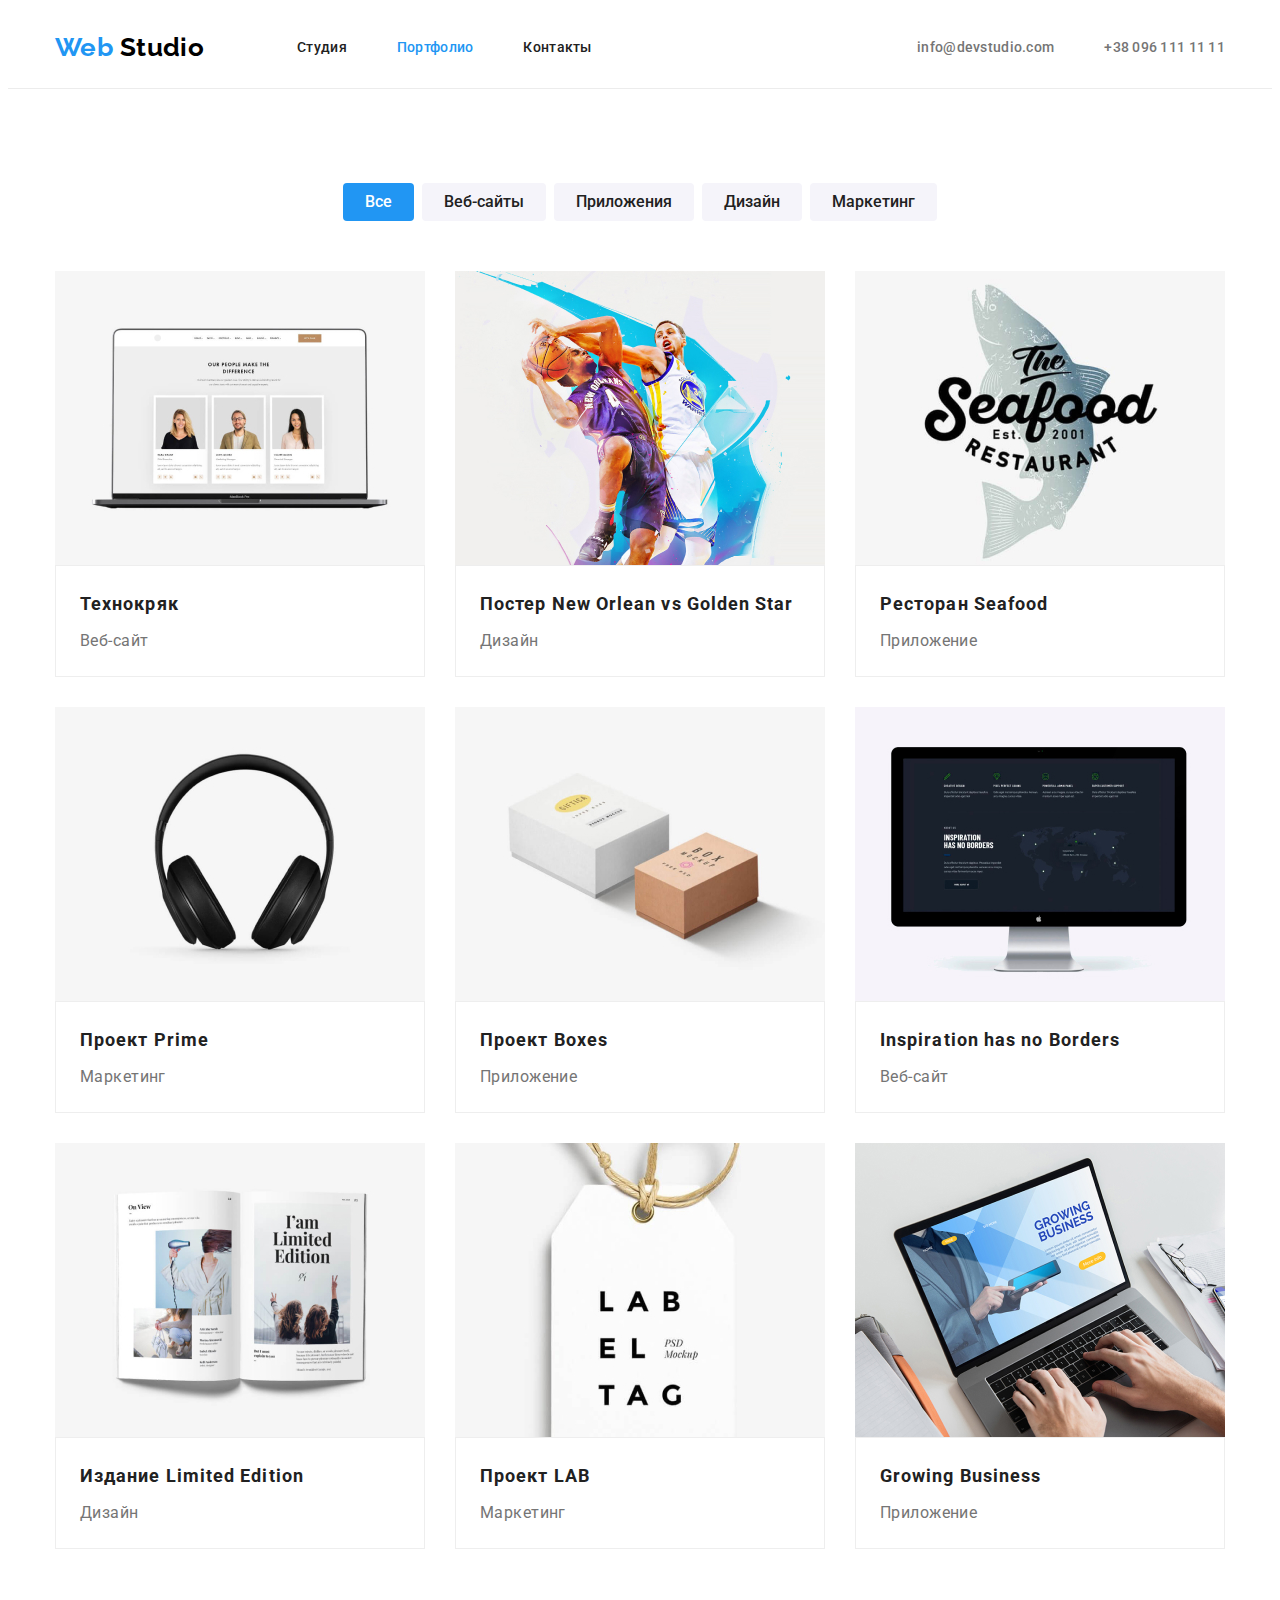
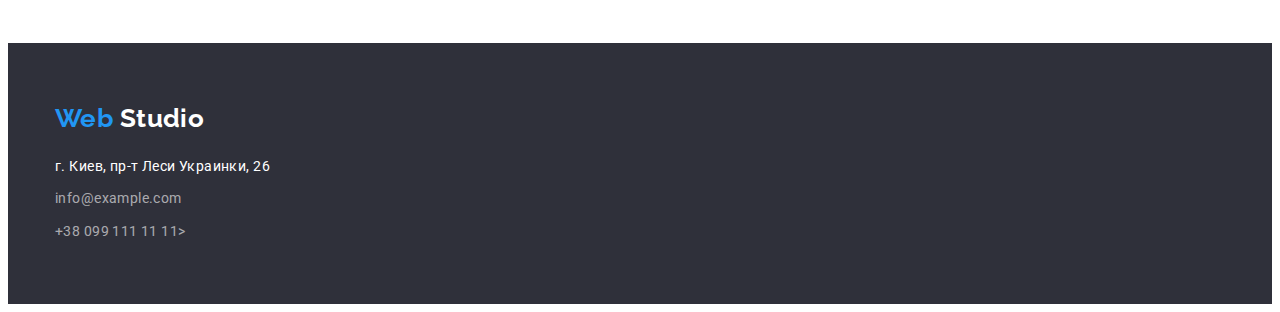
==== portfolio.html @ 552d8a33 "goit-markup-hw-04" ====
<!DOCTYPE html>
<html lang="ru">

<head>
    <meta charset="UTF-8">
    <meta http-equiv="X-UA-Compatible" content="IE=edge">
    <meta name="viewport" content="width=device-width, initial-scale=1.0">
    <link
      rel="stylesheet"
      href="https://cdnjs.cloudflare.com/ajax/libs/modern-normalize/1.1.0/modern-normalize.min.css"
      integrity="sha512-wpPYUAdjBVSE4KJnH1VR1HeZfpl1ub8YT/NKx4PuQ5NmX2tKuGu6U/JRp5y+Y8XG2tV+wKQpNHVUX03MfMFn9Q=="
      crossorigin="anonymous"
      referrerpolicy="no-referrer"
    />
    <link rel="stylesheet" href="./css/styles.css">
    <title>Студия</title>
</head>

<body>
    <header class="header-page">
        <div class="container main-nav">
            <nav class="site-nav">
                <a href="./index.html" class="logo">
                    <span class="logo-word">Web</span> Studio
                </a>
                <ul class="site-nav list">
                    <li class="item"><a href="./index.html" class="link">Студия</a></li>
                    <li class="item"><a href="./portfolio.html" class="link current">Портфолио</a></li>
                    <li class="item"><a href="" class="link">Контакты</a></li>
                </ul>
            </nav>
            <ul class="contact list">
                <li class="item"><a href="mailto:info@devstudio.com" class="link">info@devstudio.com</a></li>
                <li class="item"><a href="tel:+380961111111" class="link">+38 096 111 11 11</a></li>
            </ul>
        </div>
        </header>
    <main>
        <section class="section">
            <div class="container">
        <h1 style="display:none">Портфолио</h1>
            <ul class="list button-list">
                <li class="item"><button type="button" class="button button-secondary active">Все</button></li>
                <li class="item"><button type="button" class="button button-secondary">Веб-сайты</button></li>
                <li class="item"><button type="button" class="button button-secondary">Приложения</button></li>
                <li class="item"><button type="button" class="button button-secondary">Дизайн</button></li>
                <li class="item"><button type="button" class="button button-secondary">Маркетинг</button></li>
            </ul>

        <ul class="portfolio-list list">
            <li class="item">
                <a href="" class="portfolio-item">
                    <img src="./images/portfolioImages/ourExperts.jpg" alt="Our Experts" width="370" height="294">
                </a>
                <div class="img-description">
                    <h2 class="portfolio-title">Технокряк</h2> 
                    <p class="portfolio-description">Веб-сайт</p>
                </div>
                </li>
            <li class="item">
                <a href="" class="portfolio-item">
                    <img src="./images/portfolioImages/basketball.jpg" alt="Poster" width="370" height="294">
                    </a>
                    <div class="img-description">
                    <h2 class="portfolio-title">Постер <span lang="en">New Orlean vs Golden Star</span></h2>
            <p class="portfolio-description">Дизайн</p>
        </div>
        </li>

            <li class="item">
                <a href="" class="portfolio-item">
                    <img src="./images/portfolioImages/shark.jpg" alt="Seafood" width="370" height="294">
                    </a>
                    <div class="img-description">
                    <h2 class="portfolio-title">Ресторан <span lang="en">Seafood</span></h2>
            <p class="portfolio-description">Приложение</p>
        </div>
        </li>

            <li class="item">
                <a href="" class="portfolio-item">
                    <img src="./images/portfolioImages/headphones.jpg" alt="Prime" width="370" height="294">
                    </a>
                    <div class="img-description">
                    <h2 class="portfolio-title">Проект <span lang="en">Prime</span></h2>
            <p class="portfolio-description">Маркетинг</p>
        </div>
        </li>

            <li class="item">
                <a href="" class="portfolio-item">
                    <img src="./images/portfolioImages/boxes.jpg" alt="Boxes" width="370" height="294">
                    </a>
                    <div class="img-description">
                    <h2 class="portfolio-title">Проект <span lang="en">Boxes</span></h2>
            <p class="portfolio-description">Приложение</p>
        </div>
        </li>

            <li class="item">
                <a href="" class="portfolio-item">
                    <img src="./images/portfolioImages/monitor.jpg" alt="Monitor" width="370" height="294">
                    </a>
                    <div class="img-description">
                    <h2 class="portfolio-title" lang="en">Inspiration has no Borders</h2>
            <p class="portfolio-description">Веб-сайт</p>
        </div>
        </li>

            <li class="item">
                <a href="" class="portfolio-item">
                    <img src="./images/portfolioImages/book.jpg" alt="Book" width="370" height="294">
                    </a>
                    <div class="img-description">
                    <h2 class="portfolio-title">Издание <span lang="en">Limited Edition</span></h2>
            <p class="portfolio-description">Дизайн</p>
        </div>
        </li>

            <li class="item">
                <a href="" class="portfolio-item">
                    <img src="./images/portfolioImages/labeltag.jpg" alt="LAB" width="370" height="294">
                    </a>
                    <div class="img-description">
                    <h2 class="portfolio-title">Проект <span lang="en">LAB</span></h2>
            <p class="portfolio-description">Маркетинг</p>
        </div>
        </li>

            <li class="item">
                <a href="" class="portfolio-item">
                    <img src="./images/portfolioImages/laptop.jpg" alt="Laptop" width="370" height="294">
                    </a>
                    <div class="img-description">
                    <h2 class="portfolio-title" lang="en">Growing Business</h2>
            <p class="portfolio-description">Приложение</p>
        </div>
        </li>

        </ul>
        </div>
       </section>
        
    </main>

    <footer  class="footer page-footer">
        <div class="container">
        <a href="./index.html" class="logo">
            <span class="logo-word">Web</span> Studio
        </a>
        <address class="address-list">
        <ul class="list">
            <li class="adress-item"> <a href="https://goo.gl/maps/piqngm7oDQpEDh6u6" class="address" target="_blank" rel="noopener nofollow noreferrer"> г. Киев, пр-т Леси Украинки, 26</a> </li>
            <li class="adress-item"> <a href="mailto:info@example.com" class="mail">info@example.com</a> </li>
            <li class="adress-item"> <a href="tel:+380991111111" class="tel">+38 099 111 11 11></a></li>
        </ul>
        </address>
        </div>
    </footer>
</body>

</html>
---- css/styles.css ----
@import url('https://fonts.googleapis.com/css2?family=Raleway:wght@400;500;700;900&family=Roboto:wght@400;500;700;900&display=swap');
html {
	box-sizing: border-box;
}
*,
*::after,
*::before {
	box-sizing: inherit;
}
/* Стили для обнуления верхних отступов у элементов */
h1,
h2,
h3,
h4,
h5,
h6,
p {
	margin-top: 0;
}
/* Класс для обнуления базовых свойств у списков (ul) */
ul {
	list-style: none;
	padding-left: 0;
	margin: 0;
}
/* Класс для обнуления базовых свойств у ссылок */
a {
	text-decoration: none;
	color: inherit;
}
/* Свойства для корректного отображения картинок */
img {
	display: block;
	max-width: 100%;
	height: auto;
}
/* Свойства для обнуления курсива у address */
address {
	font-style: normal;
}



:root {
  --title-text-color: #212121;
  --primary-text-color: #757575;
  --accent-color: #2196F3;
  --button-white-color: #FFFFFF;
  --background-color: #F5F4FA;
  --background-section: #2F303A;
 }
 
 body {
     color: var(--primary-text-color);
     font-family: 'Roboto', sans-serif;
     letter-spacing: 0.03em;
     font-size: 14px;
     line-height: 1.71;
 }
 
 .list{
     list-style: none;
 }

 .container{
    width: 1200px;
    padding: 0 15px;
    margin: 0 auto;
 }

 .section{
    padding-top: 94px;
    padding-bottom: 94px ;
 }

 .header-page{
    padding: 24px 0 25px 0;
    border-bottom: 1px solid #ECECEC;
    
 }

 .main-nav{
    display: flex;
    justify-content: space-between;
    align-items: center;
 }

 .site-nav{
    display: flex;
    align-items: center;

 }

 .site-nav .item:not(:last-child){
    margin-right: 50px;

 }

 .contact{
    display: flex;
    align-items: center;
 }

 .contact .item:not(:last-child){
    margin-right: 50px;
 }
 
 
 .logo{
     color: #000000;
     text-decoration: none;
     font-family: 'Raleway', sans-serif;
         font-weight: 700;
         font-size: 26px;
         line-height: 1.2;
 }

 .site-nav .logo{
    margin-right: 93px;
 }
 
 .logo .logo-word{
     color: #2196F3;
 }
 .link{
    align-items: center;
    justify-content: center;
    display: inline-flex;

 }
 
 .site-nav .link{
     color: var(--title-text-color);
     text-decoration: none;
     font-weight: 500;
     line-height: 1.14;
     letter-spacing: 0.02em;
 }
 
 .site-nav .current{
     color: var(--accent-color);
 }
 
 .site-nav .link:hover,
 .site-nav .link:focus {
     color: var(--accent-color);
 }
 
 .contact .link{
     color: var(--primary-text-color);
     text-decoration: none;
     font-weight: 500;
     line-height: 1.14;
     letter-spacing: 0.02em;
 }
 .contact .link:hover,
 .contact .link:focus{
 color: var(--accent-color);
 }

 .envelope{
    margin-right: 10px;
    fill: currentColor;
 }

 .envelope:hover,
 .envelope:focus{
    fill: var(--accent-color);
 }

 
 .hero{
    background-color: var(--background-section);
    text-align: center;
    padding: 200px 0;
    background-image: linear-gradient( rgba(47, 48, 58, 0.4), rgba(47, 48, 58, 0.4) ), url(../images/hero/img.jpg);
    background-repeat: no-repeat;
    background-position: center;
    background-size: contain;
 }
 
 .hero .hero-title {
     color: var(--button-white-color);
     font-weight: 900;
     font-size: 44px;    
     line-height: 1.36;    
     text-align: center;
     letter-spacing: 0.06em;
     text-transform: uppercase;
     display: block;
     width: 696px;
     text-align: center;
     margin-top: 0;
     margin-bottom: 30px;
     margin-right: auto;
     margin-left: auto;
 }
 
 .button {
     font-size: 16px;
     text-align: center;     
     cursor: pointer;
     font-family: inherit;
     border-radius: 4px;
     border: 0;
 }
 
 .button-primary {
     color: var(--button-white-color);
     background-color: var(--accent-color);
     font-weight: 700;
     line-height: 1.88;
     letter-spacing: 0.06em;
     padding: 10px 32px;
     min-width: 216px;
     box-shadow: 0px 4px 4px rgba(0, 0, 0, 0.15);
 }
 
 .button-secondary {
     color: var(--title-text-color);
     background-color: var(--background-color);
     font-weight: 500;
     line-height: 1.62;
     padding: 6px 22px;
     border:transparent;
 }
 
 .button-primary:hover,
 .button-primary:focus{
     color: var(--title-text-color);
     background-color: var(--background-color);
 }
 .button-secondary:hover,
 .button-secondary:focus{
     color: var(--button-white-color);
     background-color: var(--accent-color);
 }
 
 .button.active{
     color: var(--button-white-color);
     background-color: var(--accent-color);
 }

 .preferences{
    display: flex;
 }

 .svg-preferences-container{
    width: 270px;
    height: 120px;
    background: #F5F4FA;
    border-radius: 4px;
    margin-bottom: 30px;
    align-items: center;
 }

 .content-box{
    max-width: 270px;
    display: flex;
    flex-direction: column;
 }

 .preferences-svg{
    display: block;
    margin: 25px 100px;
 }

 .preferences .item{
    width: 270px;
    text-align:center;
 }

 .preferences .item:not(:last-child){
    margin-right: 30px;

 }
 
 
 .preferences .preferences-title{
     color: var(--title-text-color);
         font-size: 14px;
         line-height: 1.14;
         text-transform: uppercase;
         margin-top: 0;
         margin-bottom: 10px;
 }
 
 .preferences .preferences-text{
         line-height: 1.17;
         margin: 0;
 }

 .works{
    padding-top: 0;
 }


 .works-images{
    display: flex;

 }

 .works-images .item:not(:last-child){
    margin-right: 30px;
 }


 
 .section-title{
     color: var(--title-text-color);
         font-size: 36px;
         line-height: 1.16;
         text-align: center;
         margin-top: 0;
         margin-bottom: 50px;
 }
.team{
    background-color: #F5F4FA;

}

 .team-list{
    display: flex;
 }

 .team-list .item{
    background: #FFFFFF;
/* material shadow v1 */

    box-shadow: 0px 1px 3px rgba(0, 0, 0, 0.12), 0px 1px 1px rgba(0, 0, 0, 0.14), 0px 2px 1px rgba(0, 0, 0, 0.2);
    border-radius: 0px 0px 4px 4px;
    text-align: center;

 }
 
 .team .team-member{
     color: var(--title-text-color);
     font-weight: 500;
     font-size: 16px;
     line-height: 1.19;
     margin-bottom: 10px;
 }
 
 .team .team-about{
     font-size: 16px;
     line-height: 1.19;
     margin-bottom: 0;
 }

 .team-card{
    padding: 30px 10px;
    background: #FFFFFF;
/* material shadow v1 */

    box-shadow: 0px 1px 3px rgba(0, 0, 0, 0.12), 0px 1px 1px rgba(0, 0, 0, 0.14), 0px 2px 1px rgba(0, 0, 0, 0.2);
    border-radius: 0px 0px 4px 4px;

 }

 .team-list .item:not(:last-child){
    margin-right: 30px;
 }

 .team-links-block{
    display: flex;
    flex-wrap: wrap;
    gap: 10px;
    justify-content: center;
    max-width: 270px;
    padding-top: 16px;
    padding-bottom: 30px;
 }

 .team-links-list{
   
 }
 .team-links-item{
    display: inline;
 }
 
 .address-list{
     background-color: var(--title-text-color);
 }
 
 .address-list .address{
     font-style: normal;
     color: var(--button-white-color);
     text-decoration: none;
     font-size: 14px;
     line-height: 1.71;
 }
 
 .address-list .mail:hover,
 .address-list .mail:focus,
 .address-list .tel:hover,
 .address-list .tel:focus{
     color: var(--accent-color);
 }
 
 .address-list .mail,
 .address-list .tel{
     font-style: normal;
     color: rgba(255, 255, 255, 0.6);
     text-decoration: none;
     font-size: 14px;
     line-height: 1.71;
 }

 .portfolio-list{
    display: flex;
    flex-wrap: wrap;
    margin: -15px;
 }

 .portfolio-list .item{
    margin : 15px;
 }
 
 
 .portfolio-item{
     text-decoration: none;
 
 }
 
 .portfolio-title{
     color: var(--title-text-color);
     font-size: 18px;
     line-height: 2;
     letter-spacing: 0.06em;
     margin-bottom: 4px;
 }

 .button-list{
    display: flex;
    justify-content: center;
    margin-bottom: 50px;
 }

 .img-description{
    border: 1px solid #EEEEEE;
    padding:20px 24px ;
 }

 .button-list .item:not(:last-child){
    margin-right: 8px;
 }
 
 .portfolio-description{
     font-size: 16px;
     line-height: 1.88;
     margin: 0;
 }
 
 .footer{
     background-color: var(--background-section);
     padding-top: 60px;
     padding-bottom: 60px;
 }
 .footer .logo{
     color: var(--button-white-color);
     display: block;
     margin-bottom: 20px;
 }

 .adress-item:not(:last-child){
    margin-bottom: 9px;
 }

 .address-list{
    background-color: var(--background-section);

 }
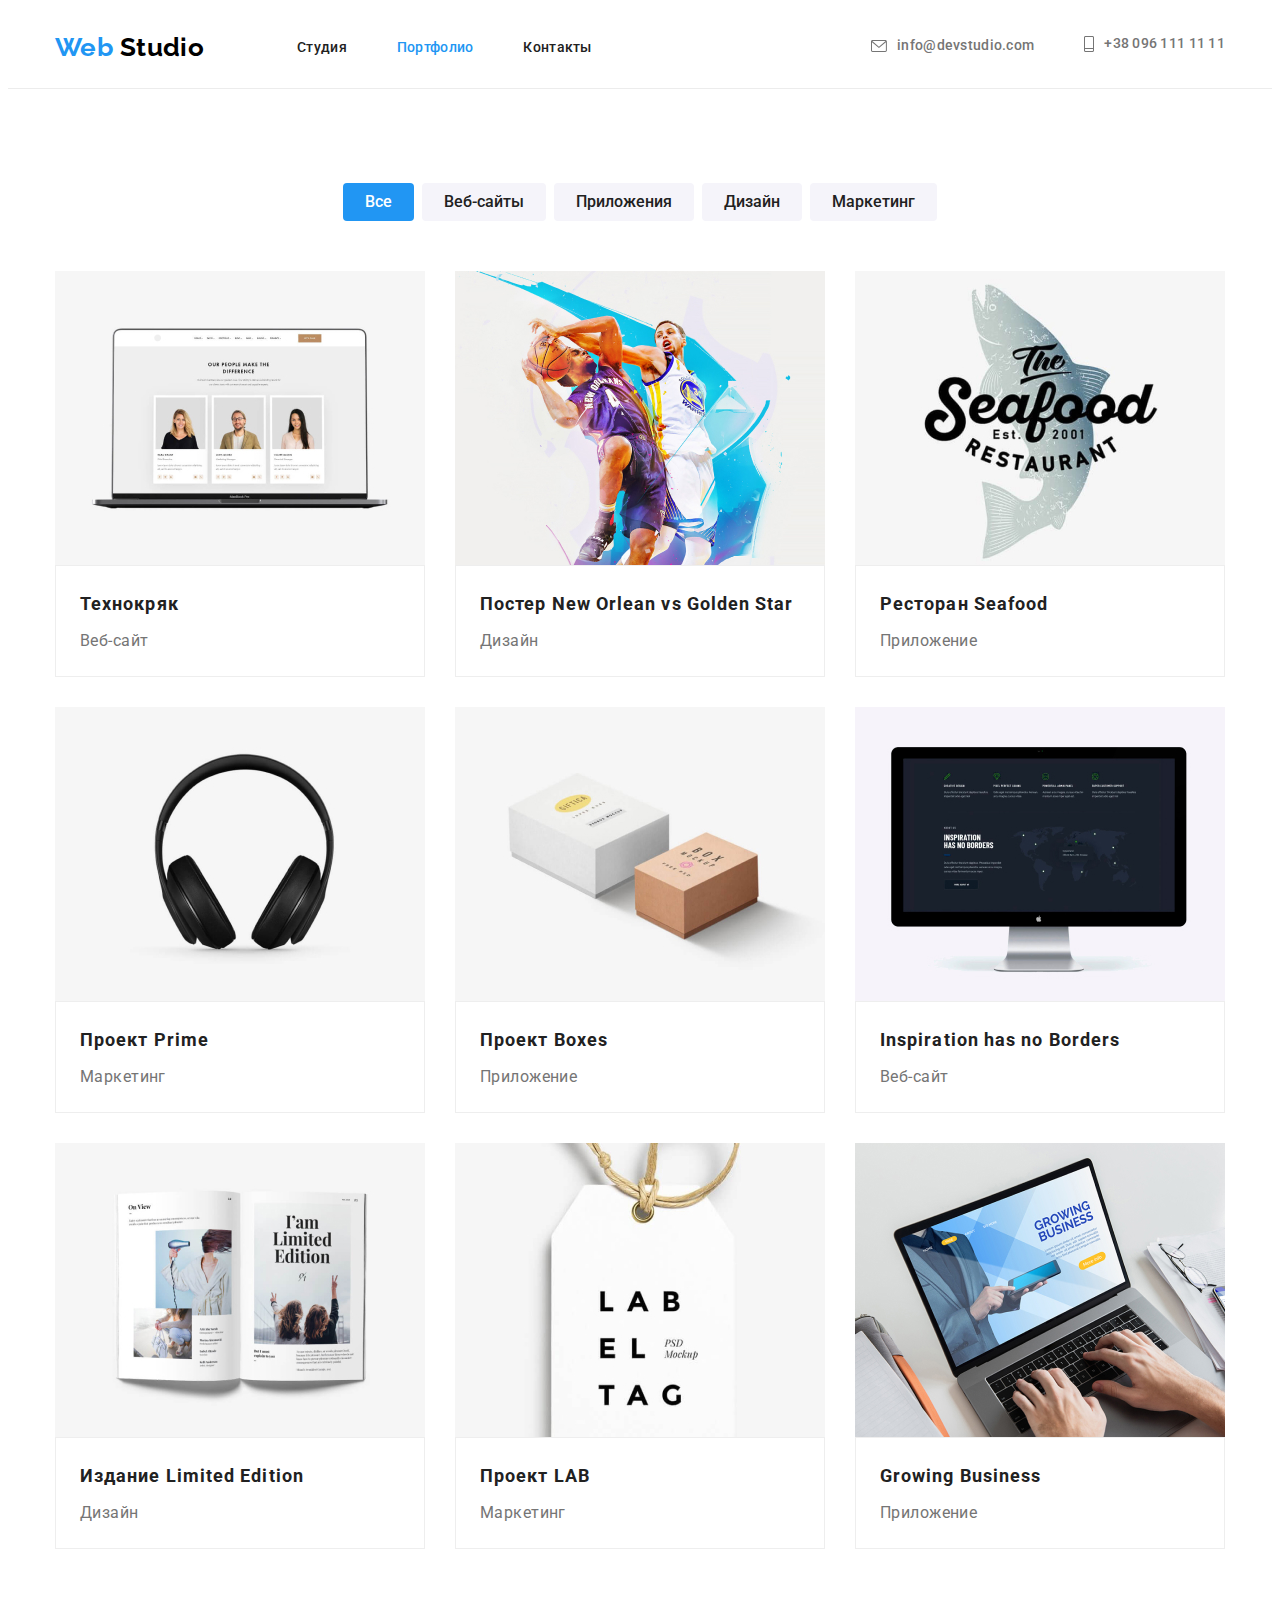
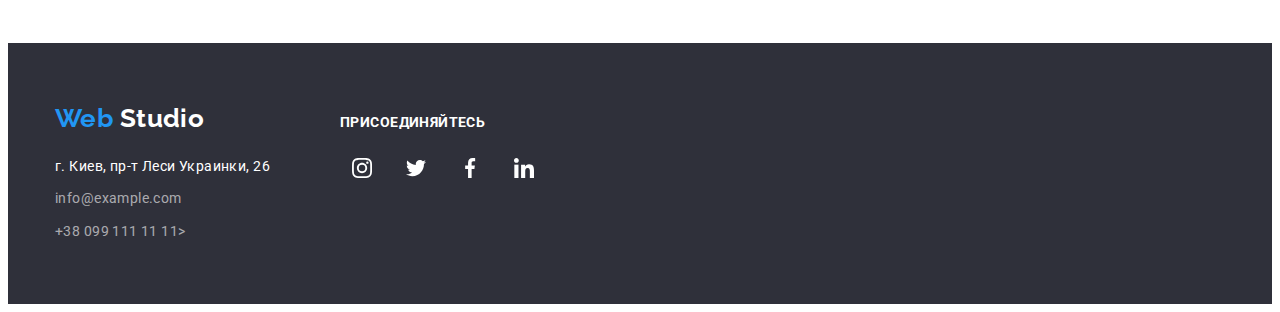
==== commit 952e5a6e: "Result 4 HW" ====
--- a/portfolio.html
+++ b/portfolio.html
@@ -30,8 +30,17 @@
                 </ul>
             </nav>
             <ul class="contact list">
-                <li class="item"><a href="mailto:info@devstudio.com" class="link">info@devstudio.com</a></li>
-                <li class="item"><a href="tel:+380961111111" class="link">+38 096 111 11 11</a></li>
+                <li class="item">
+                    <a href="mailto:info@devstudio.com" class="link">
+                    <svg class="envelope" width="16" height="12">
+                        <use href="./images/svg/sprite.svg#icon-envelope"></use>
+                    </svg>info@devstudio.com</a></li>
+                <li class="item">
+                    <a href="tel:+380961111111" class="link">
+                        <a href="mailto:info@devstudio.com" class="link">
+                    <svg class="envelope" width="10" height="16">
+                        <use href="./images/svg/sprite.svg#icon-phone"></use>
+                    </svg>+38 096 111 11 11</a></li>
             </ul>
         </div>
         </header>
@@ -145,18 +154,53 @@
 
     <footer  class="footer page-footer">
         <div class="container">
-        <a href="./index.html" class="logo">
-            <span class="logo-word">Web</span> Studio
-        </a>
-        <address class="address-list">
-        <ul class="list">
-            <li class="adress-item"> <a href="https://goo.gl/maps/piqngm7oDQpEDh6u6" class="address" target="_blank" rel="noopener nofollow noreferrer"> г. Киев, пр-т Леси Украинки, 26</a> </li>
-            <li class="adress-item"> <a href="mailto:info@example.com" class="mail">info@example.com</a> </li>
-            <li class="adress-item"> <a href="tel:+380991111111" class="tel">+38 099 111 11 11></a></li>
-        </ul>
-        </address>
-        </div>
-    </footer>
+            <div class="footer-div">
+                <div class="footer-left-part">
+                    <a href="./index.html" class="logo">
+                        <span class="logo-word">Web</span> Studio
+                    </a>
+                    <address class="address-list">
+                        <ul class="list">
+                            <li class="adress-item"> <a href="https://goo.gl/maps/piqngm7oDQpEDh6u6" class="address" target="_blank" rel="noopener nofollow noreferrer"> г. Киев, пр-т Леси Украинки, 26</a> </li>
+                            <li class="adress-item"> <a href="mailto:info@example.com" class="mail">info@example.com</a> </li>
+                            <li class="adress-item"> <a href="tel:+380991111111" class="tel">+38 099 111 11 11></a></li>
+                        </ul>
+                    </address>
+                </div>
+                <div class="footer-mid-part">
+                    <h3 class="footer-title">Присоединяйтесь</h3>
+                    <ul class="team-links">
+                    <li class="team-links-link">
+                    <a class="team-links-item">
+                        <svg class="media-svg footer-version" width="20" height ="20">
+                        <use href="./images/svg/sprite.svg#icon-instagram"></use>
+                    </svg>
+                </a>
+                    </li>
+                    <li class="team-links-item">
+                    <a class="team-links-link">
+                        <svg class="media-svg footer-version" width="20" height ="20">
+                            <use href="./images/svg/sprite.svg#icon-twitter"></use>
+                        </svg>
+                    </a>
+                    </li>
+                    <li class="team-links-item">
+                    <a class="team-links-link">
+                        <svg class="media-svg footer-version" width="20" height ="20">
+                            <use href="./images/svg/sprite.svg#icon-facebook"></use>
+                        </svg>
+                    </a>
+                    </li>
+                    <li class="team-links-item">
+                    <a class="team-links-link">
+                        <svg class="media-svg footer-version" width="20" height ="20">
+                            <use href="./images/svg/sprite.svg#icon-linkedin"></use>
+                        </svg>
+                    </a>
+                    </li>
+            </div>  
+        </div>
+        </footer>
 </body>
 
 </html>--- a/css/styles.css
+++ b/css/styles.css
@@ -361,22 +361,77 @@
     margin-right: 30px;
  }
 
- .team-links-block{
-    display: flex;
-    flex-wrap: wrap;
-    gap: 10px;
-    justify-content: center;
-    max-width: 270px;
-    padding-top: 16px;
-    padding-bottom: 30px;
- }
-
- .team-links-list{
+.team-links{
+   justify-content: center;
+   margin-top: 16px;
+   display: flex;
+   list-style: none;
+   gap: 10px;
+}
+
+.team-links-link{
+   display: flex;
+   align-items: baseline;
+   justify-content: center;
+   border-radius: 50%;
+   width: 44px;
+   height: 44px;
+}
+
+.team-links-link:hover,
+.team-links-link:focus{
+   background-color: var(--accent-color);
+   cursor: pointer;
    
- }
- .team-links-item{
-    display: inline;
- }
+}
+
+
+.media-svg {
+   fill: #AFB1B8;
+   margin: 12px;
+}
+
+.team-links-item:hover .media-svg,
+.team-links-item:focus .media-svg{
+   fill: white;
+}
+
+.clients-list{
+   display: flex;
+   justify-content: space-between;
+   gap: 30px;
+}
+
+.clients-item{
+   display: flex;
+   align-content: center;
+   width: 170px;
+   height: 92px;
+   border: 1px solid #AFB1B8;
+   border-radius: 4px;
+   fill: #AFB1B8
+}
+
+.clients-item:hover,
+.clients-item:focus{
+fill: var(--accent-color);
+border: 1px solid var(--accent-color);
+cursor: pointer;
+}
+
+
+
+
+.clients-link{
+display: flex;
+text-align: center;
+width: 106px;
+height: 60px;
+margin: 16px 32px;
+
+}
+
+
  
  .address-list{
      background-color: var(--title-text-color);
@@ -456,12 +511,38 @@
      padding-top: 60px;
      padding-bottom: 60px;
  }
+ .footer-div{
+   display: flex;
+   gap: 70px;
+   align-items: baseline;
+ }
+
+.footer-version{
+   fill: white;
+}
+
+ 
  .footer .logo{
      color: var(--button-white-color);
      display: block;
      margin-bottom: 20px;
  }
 
+
+
+ .footer-title{
+   font-family: 'Roboto';
+   font-style: normal;
+   font-weight: 700;
+   font-size: 14px;
+   line-height: 16px;
+   letter-spacing: 0.03em;
+   text-transform: uppercase;
+   color: #FFFFFF;
+   
+
+ }
+
  .adress-item:not(:last-child){
     margin-bottom: 9px;
  }
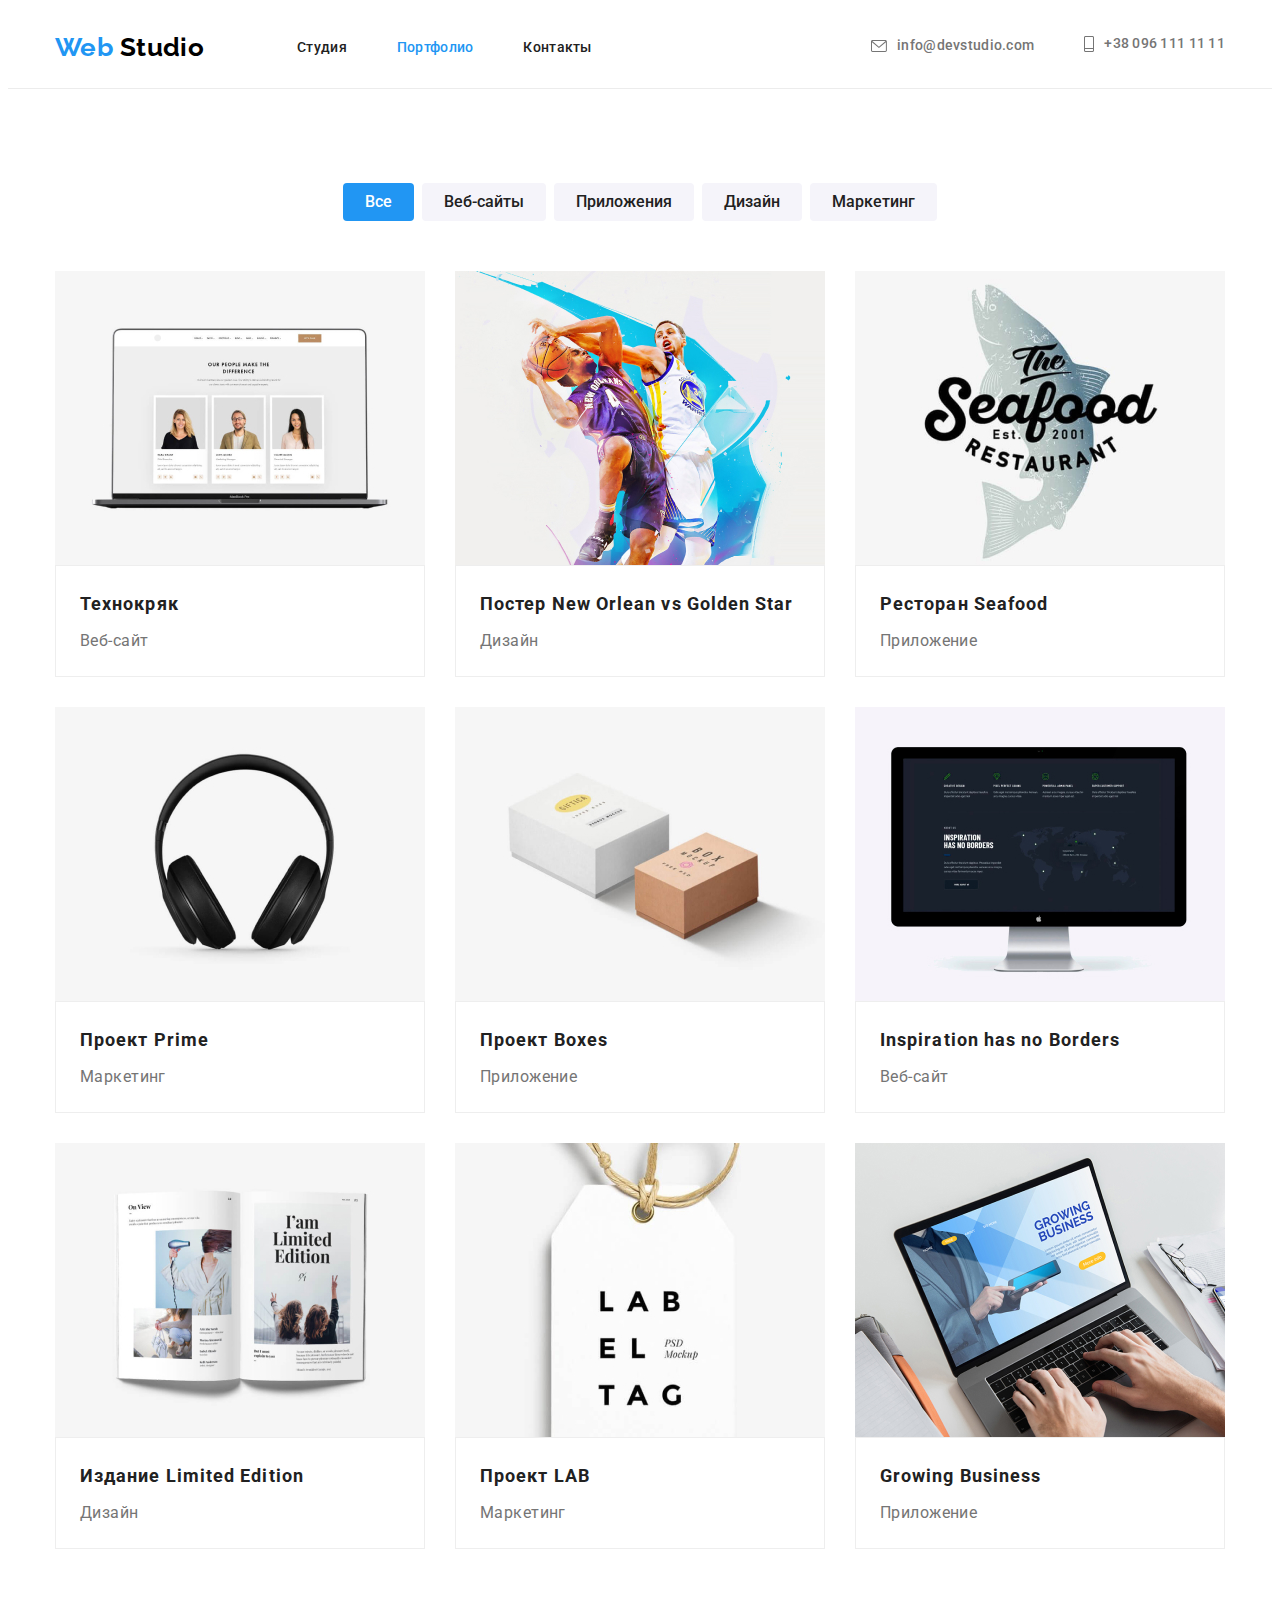
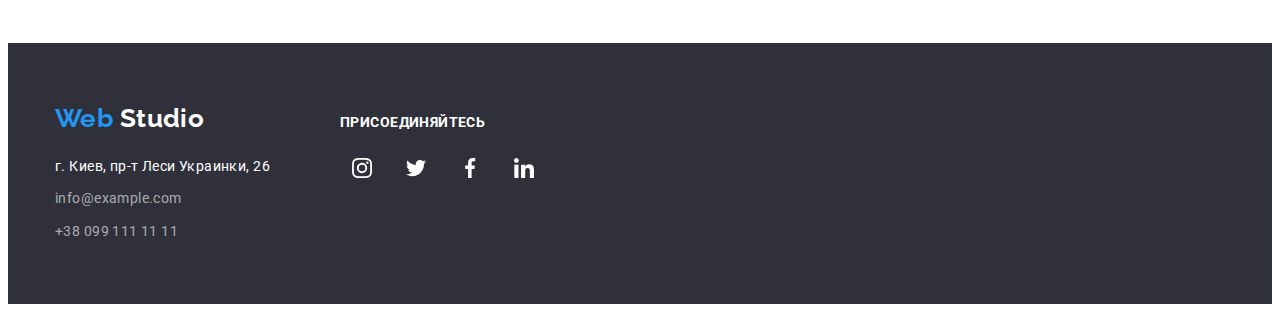
==== commit 3575b768: "debugging" ====
--- a/portfolio.html
+++ b/portfolio.html
@@ -163,7 +163,7 @@
                         <ul class="list">
                             <li class="adress-item"> <a href="https://goo.gl/maps/piqngm7oDQpEDh6u6" class="address" target="_blank" rel="noopener nofollow noreferrer"> г. Киев, пр-т Леси Украинки, 26</a> </li>
                             <li class="adress-item"> <a href="mailto:info@example.com" class="mail">info@example.com</a> </li>
-                            <li class="adress-item"> <a href="tel:+380991111111" class="tel">+38 099 111 11 11></a></li>
+                            <li class="adress-item"> <a href="tel:+380991111111" class="tel">+38 099 111 11 11</a></li>
                         </ul>
                     </address>
                 </div>
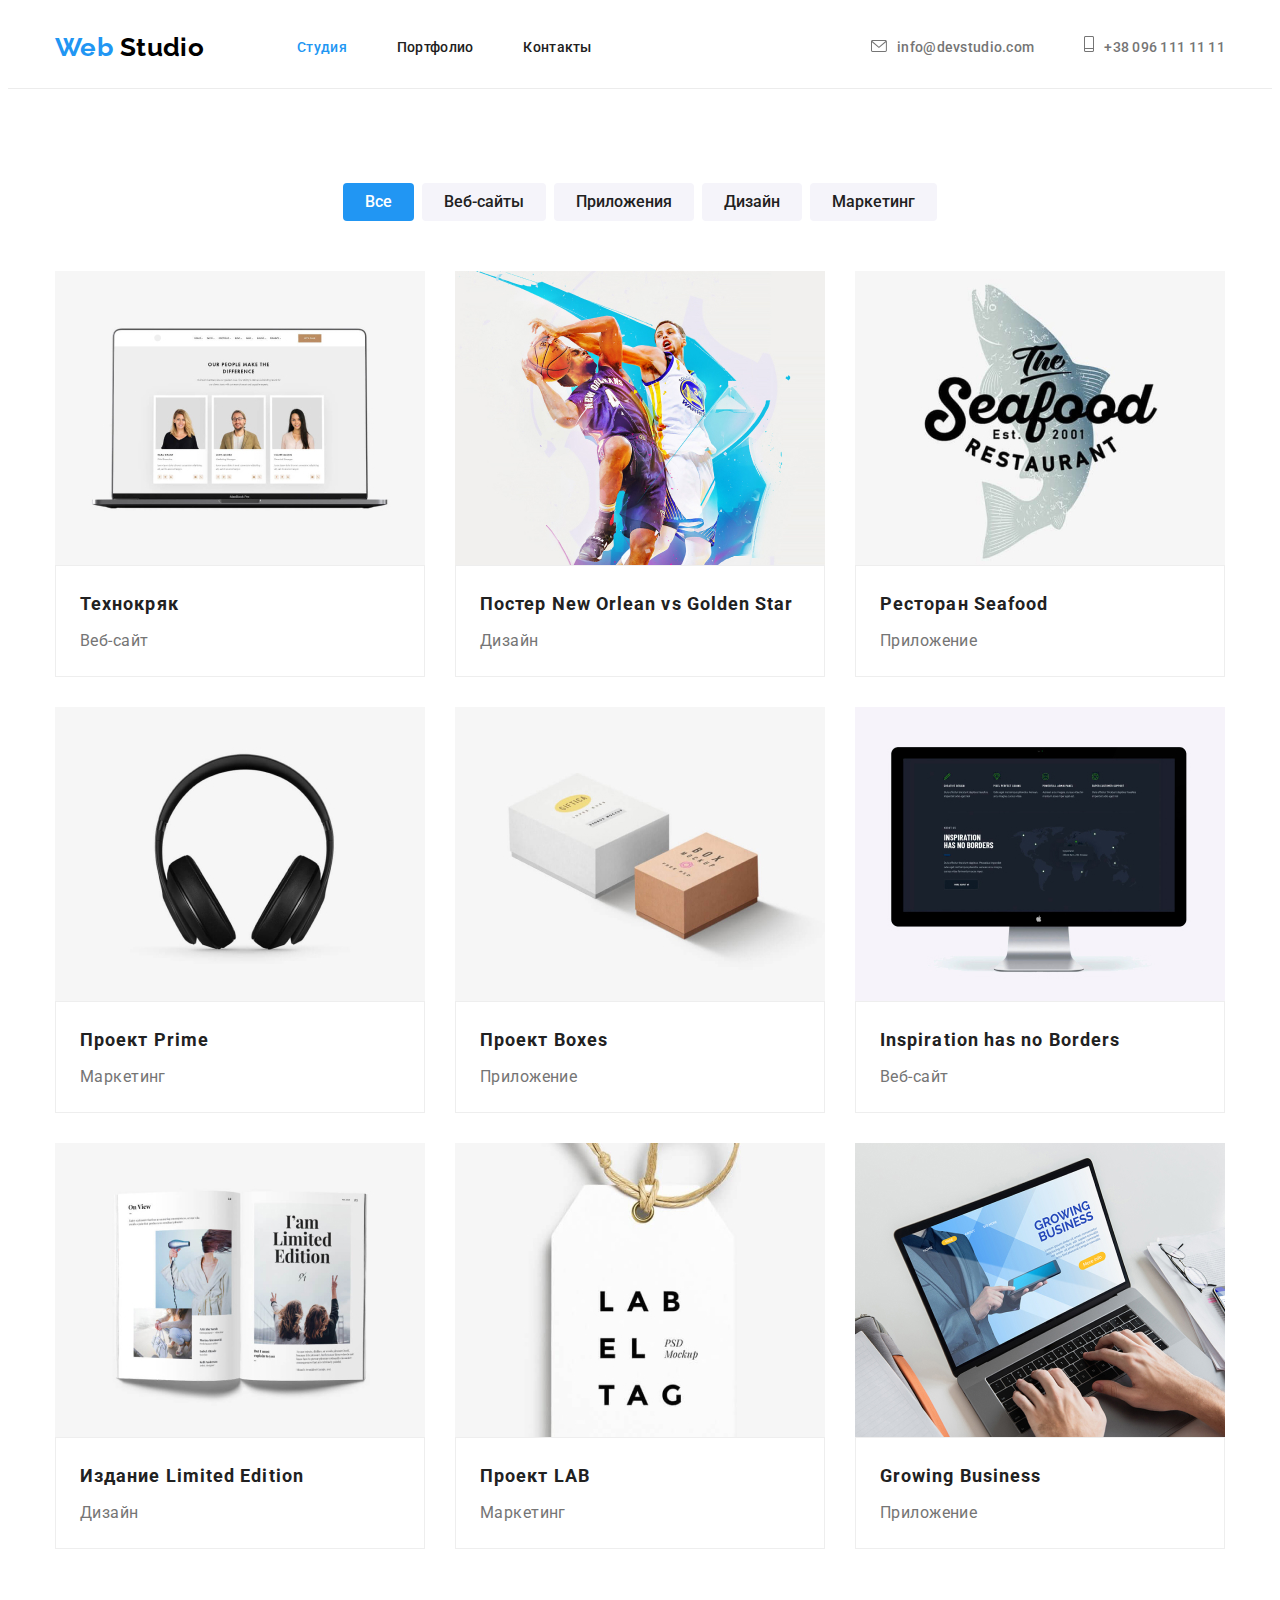
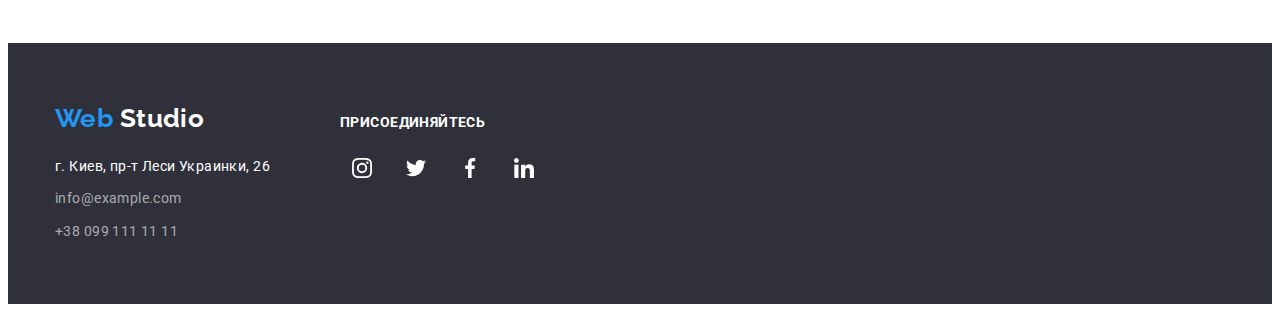
==== commit 626e24e7: "finish" ====
--- a/portfolio.html
+++ b/portfolio.html
@@ -19,29 +19,31 @@
 <body>
     <header class="header-page">
         <div class="container main-nav">
-            <nav class="site-nav">
-                <a href="./index.html" class="logo">
-                    <span class="logo-word">Web</span> Studio
-                </a>
-                <ul class="site-nav list">
-                    <li class="item"><a href="./index.html" class="link">Студия</a></li>
-                    <li class="item"><a href="./portfolio.html" class="link current">Портфолио</a></li>
-                    <li class="item"><a href="" class="link">Контакты</a></li>
-                </ul>
-            </nav>
-            <ul class="contact list">
-                <li class="item">
+            <div class="header-box">
+                <nav class="site-nav">
+                    <a href="./index.html" class="logo">
+                        <span class="logo-word">Web</span> Studio
+                    </a>
+                    <ul class="site-nav list">
+                        <li class="item"><a href="./index.html" class="link current">Студия</a></li>
+                        <li class="item"><a href="./portfolio.html" class="link">Портфолио</a></li>
+                        <li class="item"><a href="" class="link">Контакты</a></li>
+                    </ul>
+                </nav>
+                <ul class="contact list">
+                    <li class="item">
                     <a href="mailto:info@devstudio.com" class="link">
                     <svg class="envelope" width="16" height="12">
                         <use href="./images/svg/sprite.svg#icon-envelope"></use>
                     </svg>info@devstudio.com</a></li>
-                <li class="item">
+                    <li class="item">
                     <a href="tel:+380961111111" class="link">
-                        <a href="mailto:info@devstudio.com" class="link">
-                    <svg class="envelope" width="10" height="16">
-                        <use href="./images/svg/sprite.svg#icon-phone"></use>
-                    </svg>+38 096 111 11 11</a></li>
-            </ul>
+                            <a href="mailto:info@devstudio.com" class="link">
+                                <svg class="envelope" width="10" height="16">
+                                <use href="./images/svg/sprite.svg#icon-phone"></use>
+                            </svg>+38 096 111 11 11</a></li>
+                </ul>
+                </div>
         </div>
         </header>
     <main>
--- a/css/styles.css
+++ b/css/styles.css
@@ -79,6 +79,13 @@
     
  }
 
+ .header-box{
+   display: flex;
+   width: 1170px;
+   justify-content:space-between;
+   align-items: center;
+ }
+
  .main-nav{
     display: flex;
     justify-content: space-between;
@@ -96,10 +103,11 @@
 
  }
 
+
  .contact{
     display: flex;
-    align-items: center;
- }
+ }
+
 
  .contact .item:not(:last-child){
     margin-right: 50px;
@@ -121,12 +129,6 @@
  
  .logo .logo-word{
      color: #2196F3;
- }
- .link{
-    align-items: center;
-    justify-content: center;
-    display: inline-flex;
-
  }
  
  .site-nav .link{
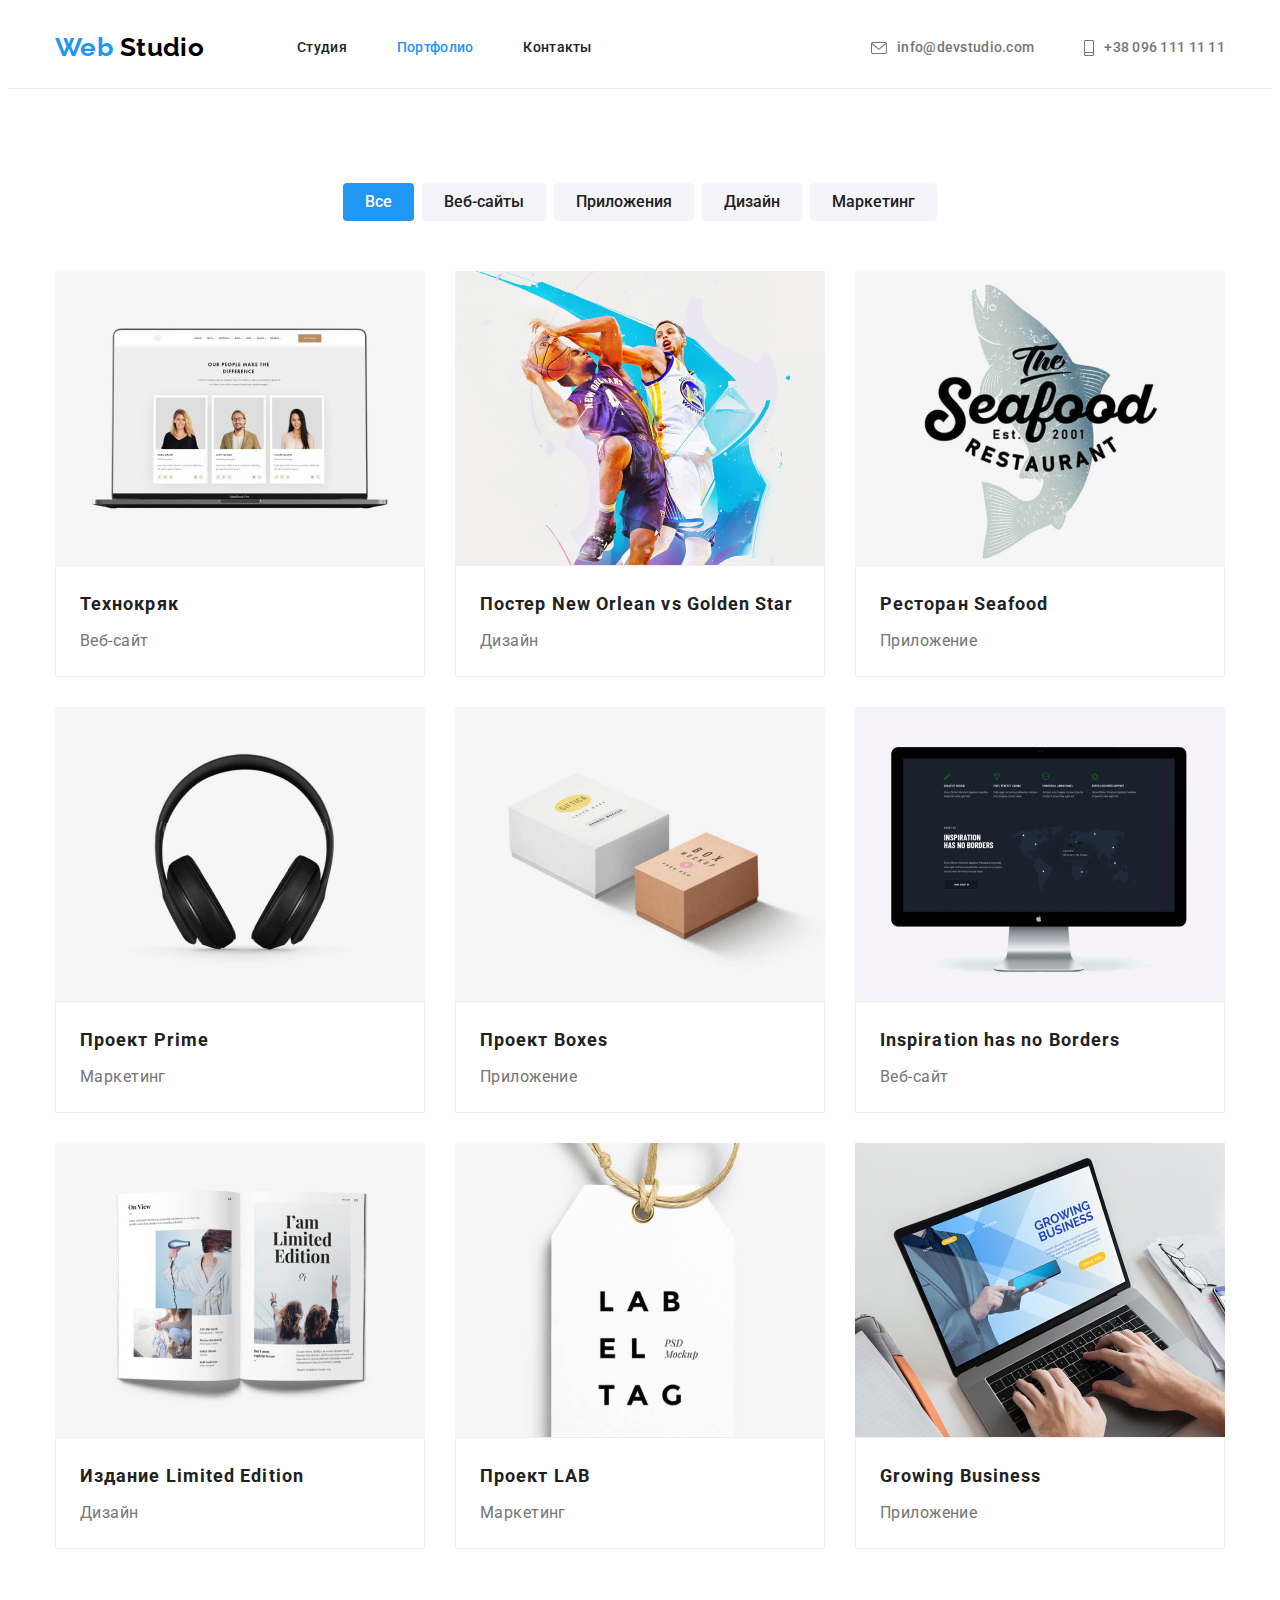
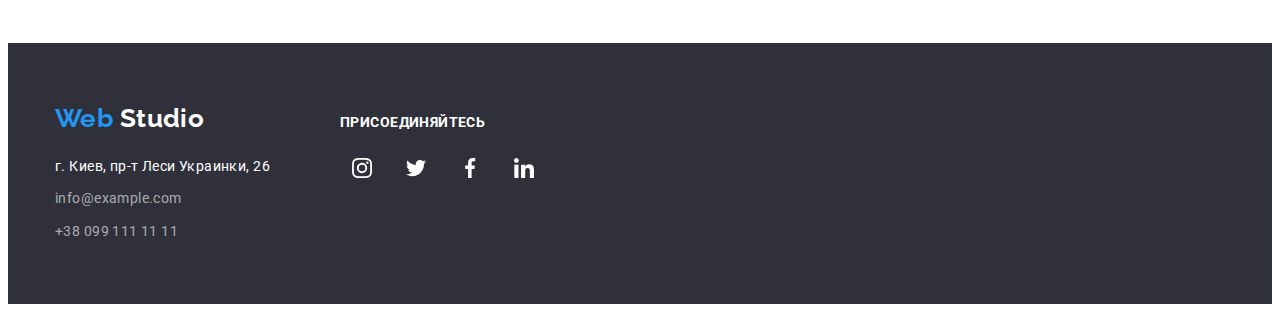
==== commit a0db1794: "Again polishing" ====
--- a/portfolio.html
+++ b/portfolio.html
@@ -25,8 +25,8 @@
                         <span class="logo-word">Web</span> Studio
                     </a>
                     <ul class="site-nav list">
-                        <li class="item"><a href="./index.html" class="link current">Студия</a></li>
-                        <li class="item"><a href="./portfolio.html" class="link">Портфолио</a></li>
+                        <li class="item"><a href="./index.html" class="link">Студия</a></li>
+                        <li class="item"><a href="./portfolio.html" class="link current">Портфолио</a></li>
                         <li class="item"><a href="" class="link">Контакты</a></li>
                     </ul>
                 </nav>
--- a/css/styles.css
+++ b/css/styles.css
@@ -108,7 +108,6 @@
     display: flex;
  }
 
-
  .contact .item:not(:last-child){
     margin-right: 50px;
  }
@@ -129,6 +128,11 @@
  
  .logo .logo-word{
      color: #2196F3;
+ }
+
+ .link{
+   display: flex;
+   align-items: center;
  }
  
  .site-nav .link{
@@ -269,7 +273,6 @@
 
  .preferences .item{
     width: 270px;
-    text-align:center;
  }
 
  .preferences .item:not(:last-child){
@@ -472,6 +475,12 @@
  .portfolio-list .item{
     margin : 15px;
  }
+
+ .portfolio-list .item:hover{
+      cursor: pointer;
+      box-shadow: 0px 1px 1px rgba(0, 0, 0, 0.12), 0px 4px 4px rgba(0, 0, 0, 0.06),
+        1px 4px 6px rgba(0, 0, 0, 0.16);
+    }
  
  
  .portfolio-item{
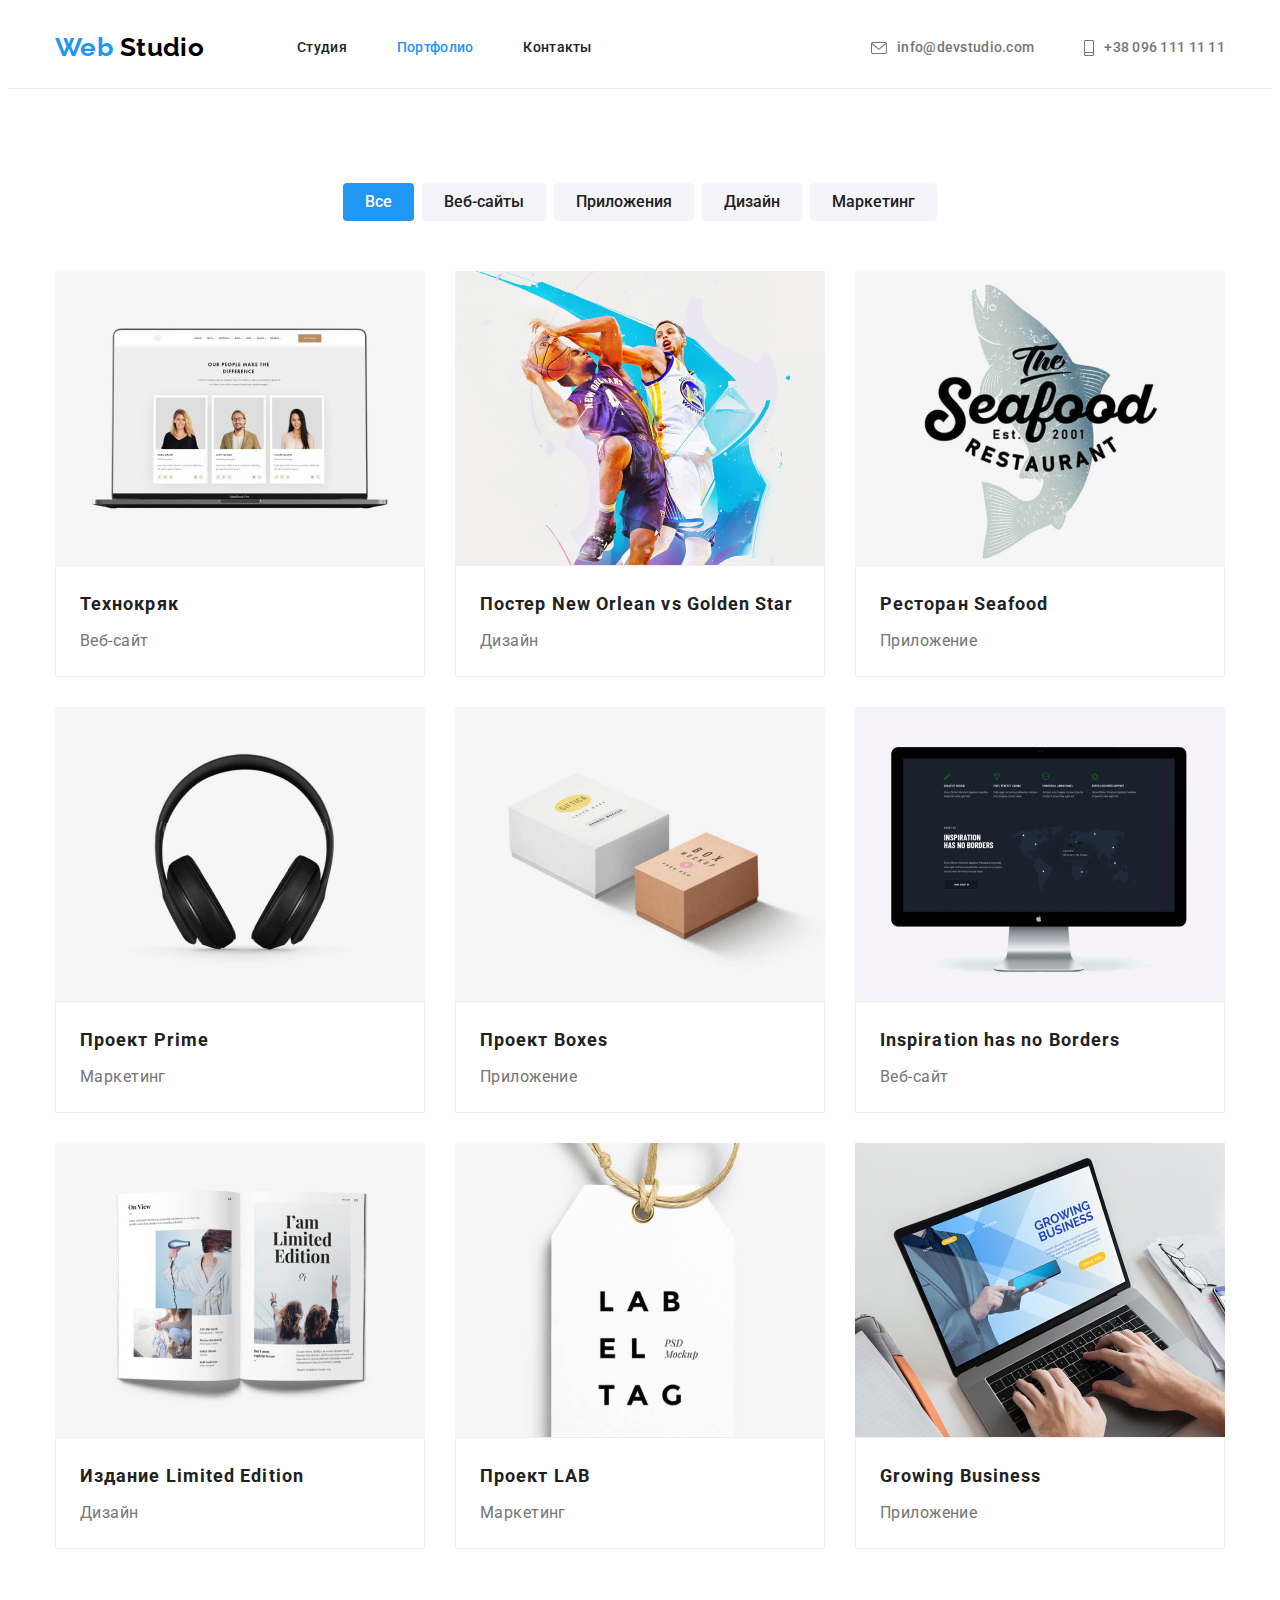
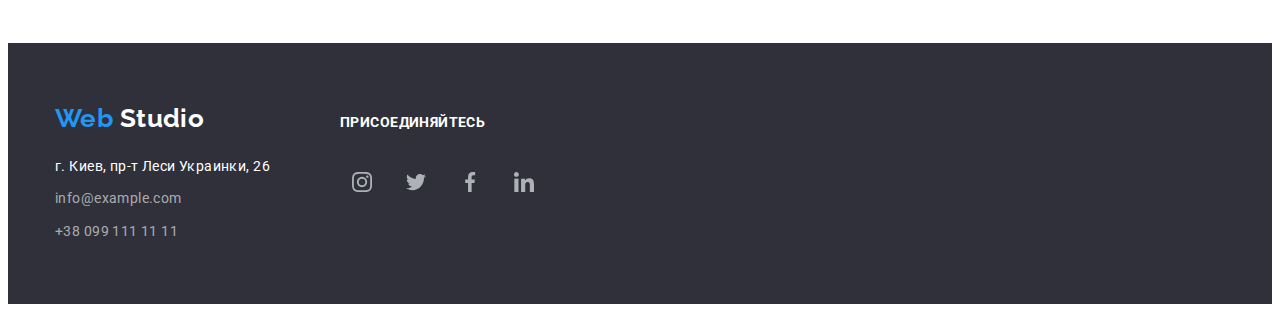
==== commit 99291e51: "Update portfolio.html" ====
--- a/portfolio.html
+++ b/portfolio.html
@@ -171,35 +171,29 @@
                 </div>
                 <div class="footer-mid-part">
                     <h3 class="footer-title">Присоединяйтесь</h3>
-                    <ul class="team-links">
-                    <li class="team-links-link">
-                    <a class="team-links-item">
-                        <svg class="media-svg footer-version" width="20" height ="20">
-                        <use href="./images/svg/sprite.svg#icon-instagram"></use>
-                    </svg>
-                </a>
-                    </li>
-                    <li class="team-links-item">
-                    <a class="team-links-link">
-                        <svg class="media-svg footer-version" width="20" height ="20">
+                    <div class="social-networks">
+                        <a class="social-buttons" href="#" target="_blank" rel="noopener nofollow noreferrer">
+                          <svg class="social-pozition">
+                            <use href="./images/svg/sprite.svg#icon-instagram"></use>
+                          </svg>
+                        </a>
+                        <a class="social-buttons" href="#" target="_blank" rel="noopener nofollow noreferrer">
+                          <svg class="social-pozition">
                             <use href="./images/svg/sprite.svg#icon-twitter"></use>
-                        </svg>
-                    </a>
-                    </li>
-                    <li class="team-links-item">
-                    <a class="team-links-link">
-                        <svg class="media-svg footer-version" width="20" height ="20">
-                            <use href="./images/svg/sprite.svg#icon-facebook"></use>
-                        </svg>
-                    </a>
-                    </li>
-                    <li class="team-links-item">
-                    <a class="team-links-link">
-                        <svg class="media-svg footer-version" width="20" height ="20">
+                          </svg>
+                        </a>
+                        <a class="social-buttons" href="#" target="_blank" rel="noopener nofollow noreferrer">
+                          <svg class="social-pozition">
+                            <use
+                              href="./images/svg/sprite.svg#icon-facebook"></use>
+                          </svg>
+                        </a>
+                        <a class="social-buttons" href="#" target="_blank" rel="noopener nofollow noreferrer">
+                          <svg class="social-pozition">
                             <use href="./images/svg/sprite.svg#icon-linkedin"></use>
-                        </svg>
-                    </a>
-                    </li>
+                          </svg>
+                        </a>
+                      </div>
             </div>  
         </div>
         </footer>
--- a/css/styles.css
+++ b/css/styles.css
@@ -240,6 +240,9 @@
  .button-secondary:focus{
      color: var(--button-white-color);
      background-color: var(--accent-color);
+     box-shadow: 0px 3px 1px rgba(0, 0, 0, 0.1), 0px 1px 2px rgba(0, 0, 0, 0.08),
+    0px 2px 2px rgba(0, 0, 0, 0.12);
+   border-radius: 4px;
  }
  
  .button.active{
@@ -366,29 +369,39 @@
     margin-right: 30px;
  }
 
-.team-links{
+ .social-networks {
+   display: flex;
+   flex-wrap: wrap;
+   gap: 10px;
    justify-content: center;
-   margin-top: 16px;
-   display: flex;
-   list-style: none;
-   gap: 10px;
-}
-
-.team-links-link{
-   display: flex;
-   align-items: baseline;
-   justify-content: center;
-   border-radius: 50%;
+   max-width: 270px;
+   padding-top: 16px;
+ }
+ 
+ .social-buttons {
    width: 44px;
    height: 44px;
-}
-
-.team-links-link:hover,
-.team-links-link:focus{
+   border-radius: 50%;
+   fill: #afb1b8;
+ }
+ 
+ .social-pozition {
+   margin: 12px;
+   width: 20px;
+   height: 20px;
+ }
+ 
+ .social-buttons:hover {
    background-color: var(--accent-color);
-   cursor: pointer;
-   
-}
+   fill: white;
+   filter: drop-shadow(0px 4px 4px rgba(0, 0, 0, 0.25));
+ }
+ 
+ .social-buttons:focus {
+   background-color: var(--accent-color);
+   fill: white;
+   filter: drop-shadow(0px 4px 4px rgba(0, 0, 0, 0.25));
+ }
 
 
 .media-svg {
@@ -396,45 +409,51 @@
    margin: 12px;
 }
 
-.team-links-item:hover .media-svg,
-.team-links-item:focus .media-svg{
-   fill: white;
-}
-
-.clients-list{
+.regular-customers {
    display: flex;
-   justify-content: space-between;
    gap: 30px;
-}
-
-.clients-item{
-   display: flex;
-   align-content: center;
+   margin-top: 50px;
+ }
+ 
+ .company-box + .company-box {
+   margin-left: 30px;
+ }
+ 
+ .company-box {
    width: 170px;
    height: 92px;
-   border: 1px solid #AFB1B8;
+ }
+ 
+ .company-hover {
+   display: flex;
+   align-items: center;
+   justify-content: center;
+   width: 100%;
+   height: 100%;
+   border: 1px solid #afb1b8;
    border-radius: 4px;
-   fill: #AFB1B8
-}
-
-.clients-item:hover,
-.clients-item:focus{
-fill: var(--accent-color);
-border: 1px solid var(--accent-color);
-cursor: pointer;
-}
-
-
-
-
-.clients-link{
-display: flex;
-text-align: center;
-width: 106px;
-height: 60px;
-margin: 16px 32px;
-
-}
+   color: #afb1b8;
+ }
+ 
+ .company-hover:hover,
+ .company-hover:focus {
+   cursor: pointer;
+   color: var(--accent-color);
+   border-color: var(--accent-color);
+   border-radius: 4px;
+ }
+ 
+ .color-customers {
+   fill: currentColor;
+ }
+ 
+ .color-customers:hover {
+   fill: var(--accent-color);
+ }
+ 
+ .color-customers:focus {
+   fill: var(--accent-color);
+ }
 
 
  
